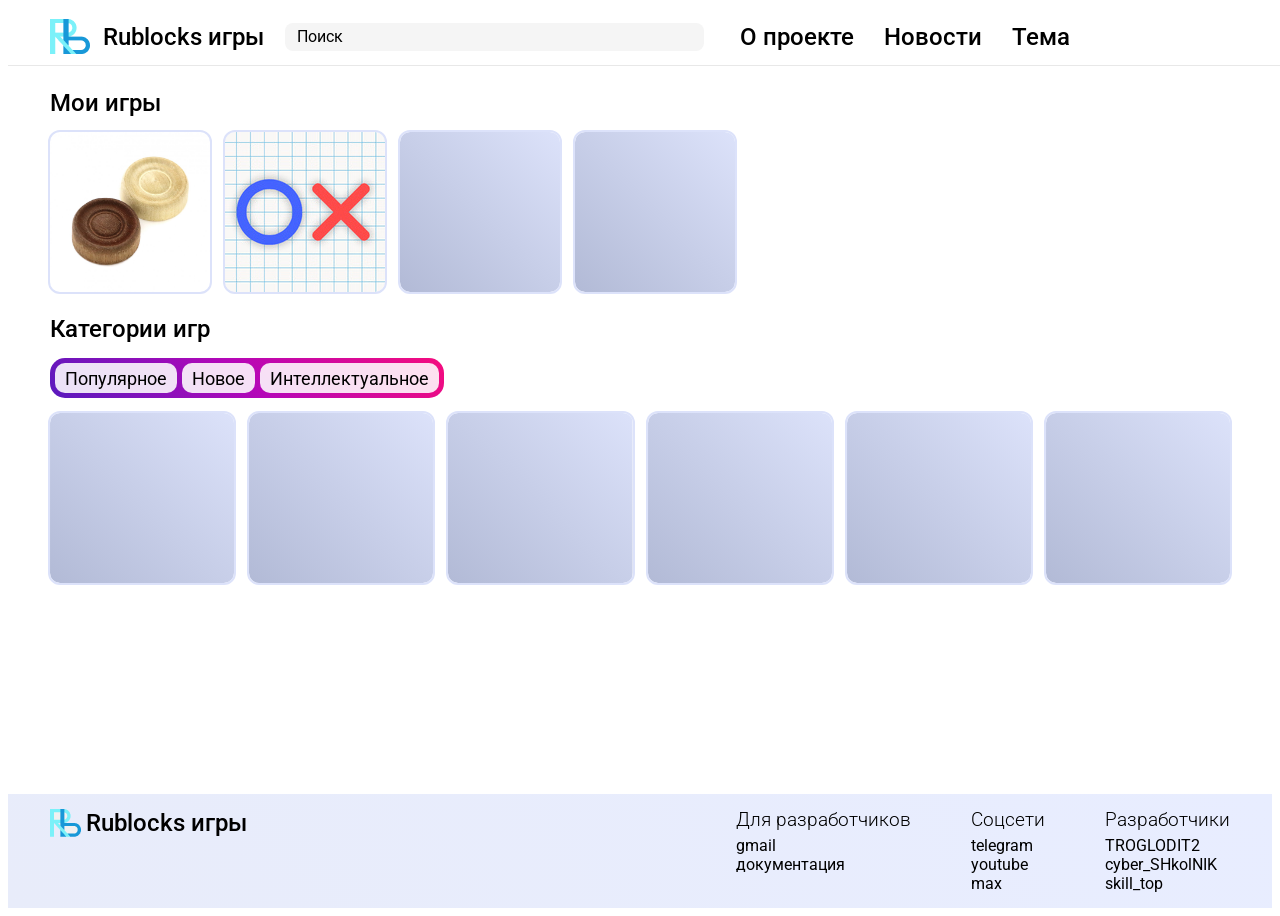
==== index.html @ 703c944e "Добавление ссылок перехода на главную страницу в бургер меню" ====
<!DOCTYPE html>
<html lang="en">
<head>
    <meta charset="UTF-8">
    <meta name="viewport" content="width=device-width, initial-scale=1.0">
    <title>Rublocks игры</title>
    <link rel="stylesheet" href="style.css">
    <link href="https://fonts.googleapis.com/css2?family=Roboto:ital,wght@0,100..900;1,100..900&display=swap" rel="stylesheet">
</head>
<body>
    <header>
        <nav class="main_navbar">
            <a class="logo_button" href="index.html">
                <img src="src/picture/Logo.png" alt="Логотип">
                <h2>Rublocks игры</h2>
            </a>
            <div class="search">
                <p>Поиск</p>
            </div>
            <div class="nav_div">
                <button class="nav_buttons about">О проекте</button>
                <button class="nav_buttons news">Новости</button>
                <button class="nav_buttons theme">Тема</button>
            </div>
        </nav>
        <nav class="mobile_navbar">
            <a class="logo_button" href="index.html">
                <img src="src/picture/Logo.png" alt="Логотип">
                <h2>Rublocks игры</h2>
            </a>
            <div class="open_menu">
                <span class="open_menu_line"></span>
                <span class="open_menu_line"></span>
                <span class="open_menu_line"></span>
            </div>
            <ul class="menu_items">
                <li>
                    <a href="index.html">Главная</a>
                </li>
                <li>
                    <a href="">О проекте</a>
                </li>
                <li>
                    <a href="">Новости</a>
                </li>
            </ul>
        </nav>
    </header>
    <main>
        <div class="my_games">
            <h2>Мои игры</h2>
            <div class="games_list">
                <a class="game-link"><div class="game"></div></a>
                <a class="game-link"><div class="game"></div></a>
                <a class="game-link"><div class="game"></div></a>
                <a class="game-link"><div class="game"></div></a>
            </div>
        </div>
        <div class="categories">
            <h2>Категории игр</h2>
            <div class="categories_background">
                <button class="buttons_categories">Популярное</button>
                <button class="buttons_categories">Новое</button>
                <button class="buttons_categories">Интеллектуальное</button>
            </div>
            <div class="collection">
                <div class="collection_game"></div>
                <div class="collection_game"></div>
                <div class="collection_game"></div>
                <div class="collection_game"></div>
                <div class="collection_game"></div>
                <div class="collection_game"></div>
            </div>
        </div>
        
        <div class="banner"></div>
    </main>
    <footer>
        <div class="mini_logo">
            <img src="src/picture/Mini-logo.png" alt="">
            <h2>Rublocks игры</h2>
        </div>
        <div class="for_creators">
            <div class="section_creators">
                <h3>Для разработчиков</h3>
                <a href="">gmail</a>
                <a href="">документация</a>
            </div>
            <div class="section_creators">
                <h3>Соцсети</h3>
                <a href="">telegram</a>
                <a href="">youtube</a>
                <a href="">max</a>
            </div>
            <div class="section_creators">
                <h3>Разработчики</h3>
                <a href="https://github.com/TROGLODIT2">TROGLODIT2</a>
                <a href="https://github.com/shkolnik1234">cyber_SHkolNIK</a>
                <a href="https://github.com/tavrikka-lab">skill_top</a>
            </div>
        </div>
    </footer>
    <script src="script.js"></script>
</body>
</html>
---- style.css ----
body *  {
    /*outline: 1px dotted blueviolet;
    outline-offset: -1px;*/
    margin: 0;
    padding: 0;
    font-family: Roboto;
}

body {
    display: flex;
    flex-direction: column;
    justify-content: space-between;
    height: 100vh;
}
h2 {
    font-weight: 500;
}

h3 {
    font-weight: 300;
}

a {
    text-decoration: none;
    color: black;
}

.search {
    width: 34%;
    height: 28px;
    border-radius: 8px;
    background-color: #F5F5F5; 
    display: flex;
    justify-content: flex-start;
    align-items: center;
    padding-left: 12px;
}

header {
    width: 100vw;
}

.main_navbar {
    display: flex;
    gap: 21px;
    align-items: center;
    height: 57px;
    padding-left: 42px;
    padding-right: 42px;
    border-bottom: 1px solid #e8e8e8;
}

.mobile_navbar {
    display: none;
    padding: 0 5vw;
    align-items: center;
    justify-content: space-between;
    position: relative;
}

.open_menu {
    height: 44px;
    width: 44px;
    display: flex;
    flex-direction: column;
    justify-content: space-around;
}

.open_menu_line {
    width: 100%;
    height: 3px;
    background-color: black;
}

.menu_items {
    position: absolute;
    top: 100%;
    left: 0;
    list-style-type: none;
    background-color: white;
    width: 100%;
    padding: 1em 5vw;
    display: none;
}

.menu_items li {
    margin: 5px 0;
}

.logo_button {
    display: flex;
    align-items: center;
    gap: 13px;
}

.nav_div {
    height: 100%;
    display: flex;
}

.nav_buttons {
    border: none;
    font-size: 24px;
    font-weight: 500;
    height: 100%;
    background-color: white;
    padding-left: 15px;
    padding-right: 15px;
}

.nav_buttons:hover {
    background-color: rgb(235, 235, 235);
}

main {
    padding-top: 23px;
    padding-left: 42px;
    padding-right: 42px;
    flex-grow: 1;
}

.games_list {
    display: flex;
    justify-content: flex-start;
    gap: 15px;
    margin-top: 15px;
}

/*.game {
    width: 131px;
    height: 131px;
    background-color: #fafafa;
    border-radius: 10px;
}*/

.game {
    width: 160px;
    height: 160px;
    background-image: linear-gradient(45deg, #b2bad6, #dce2fa);
    border-radius: 10px;
    transition-property: outline;
    transition-duration: 0.4s;
    outline: 2px solid #dce2fa;
    background-position: center;
}

.game:hover {
    transition-property: outline;
    transition-duration: 0.5s;
    outline: 2px solid rgb(103, 34, 231);
}

.categories {
    padding-top: 23px;
}

.categories_background {
    height: 30px;
    margin-top: 15px;
    border-radius: 15px;
    padding: 5px;
    background-image: linear-gradient(45deg, #591abd, #b507b8, #f50c7d);
    width: fit-content;
    display: flex;
    gap: 5px;
}

.buttons_categories {
    border: none;
    border-radius: 10px;
    font-size: 18px;
    height: 100%;
    transition-property: background-color;
    transition-duration: 0.4s;
    background-color: #ffffffdf;
    padding-left: 10px;
    padding-right: 10px;
}

.buttons_categories:hover {
    transition-property: background-color;
    transition-duration: 0.5s;
    background-color: #fffffff8;
}


.collection {
    margin-top: 15px;
    gap: 15px;
    display: flex;
    justify-content: space-between;
}

.collection_game {
    width: 300px;
    height: 170px;
    background-image: linear-gradient(45deg, #b2bad6, #dce2fa);
    border-radius: 10px;
    transition-property: outline;
    transition-duration: 0.4s;
    outline: 2px solid #dce2fa;
    background-position: center;
}

.collection_game:hover {
    transition-property: outline;
    transition-duration: 0.5s;
    outline: 2px solid rgb(103, 34, 231);
}

footer {
    padding-top: 15px;
    padding-bottom: 15px;
    padding-left: 42px;
    padding-right: 42px;
    display: flex;
    align-items: flex-start;
    justify-content: space-between;
    /*background-color: #e8ecfa;*/
    background-image: linear-gradient(45deg, #e8ecfa, #e8edff);
}

.for_creators {
    display: flex;
    justify-content: space-between;
    gap: 60px;
   
}

.section_creators {
    display: flex;
    flex-direction: column;
}

.section_creators h3 {
    margin-bottom: 5px;
}

.mini_logo {
    display: flex;
    gap: 5px;
}

.nav_chess {
    margin-top: 15px;
    display: flex;

}

.nav_chess_button {
    border: none;
    background-color: white;
    padding-left: 15px;
    padding-right: 15px;
    height: 30px;
    font-size: 24px;
    font-weight: 400;
}

.nav_play {
    border-right: 1px solid rgb(201, 201, 201);
    border-left: 1px solid rgb(201, 201, 201);
}

.nav_tasks {
    border-right: 1px solid rgb(201, 201, 201);
}

.nav_news {
    border-right: 1px solid rgb(201, 201, 201);
}

.shashki_game {
    margin-top: 15px;
    margin-bottom: 15px;
    display: flex;
    justify-content: center;
    align-items: center;
    gap: 60px;
}

.board {
    width: 600px;
    aspect-ratio: 1/1;
    display: grid;
    grid-template-columns: repeat(8, 1fr);
    grid-template-rows: repeat(8, 1fr);
    background-color: #e8e8e8;
}

.info_game {
    width: 400px;
    height: 600px;
    display: flex;
    flex-direction: column;
    justify-content: space-between;
}

.players {
    height: 30%;
    background-image: linear-gradient(45deg, #e8ecfa, #e8edff);
}

.moves {
    height: 60%;
    background-image: linear-gradient(45deg, #e8ecfa, #e8edff);
    padding: 10px;
    overflow-y: auto;
}

.moves table {
    width: 100%;
}

.table_number {
    padding: 10px;
    width: 15%;
    background-color: #fafbff;
    text-align: center;
}

.table_move {
    background-color: #ffffff;
    padding: 10px;
    width: 42.5%;
}


.white {
    background-color: #ffface;
    display: flex;
    justify-content: center;
    align-items: center;
}

.black {
    background-color: rgb(185, 118, 56);
    display: flex;
    justify-content: center;
    align-items: center;
}

.checker_white {
    background-color: white;
    width: 80%;
    height: 80%;
    border-radius: 50%;
    outline: 3px solid rgb(204, 204, 204);
}

.checker_black {
    background-color: rgb(59, 59, 59);
    width: 80%;
    height: 80%;
    border-radius: 50%;
    outline: 3px solid rgb(95, 95, 95);
}

.move_cell {
    background-color: #85df5c;
}

.king {
    outline: 3px solid rgb(255, 251, 39)
}

.result_window {
    width: 300px;
    height: 5em;
    border-radius: 1em;
    border: 3px solid #cfd9ff;
    background-color: white;
    display: none;
    justify-content: center;
    align-items: center;
    position: absolute;
    top: 50%;
    left: 50%;
    transform: translate(-50%, -50%);
}

@media (max-width: 768px) {
    .main_navbar {
        display: none;
    }
    .mobile_navbar {
        display: flex;
    }
    footer {
        flex-direction: column;
        gap: 25px;
        padding: 15px 5vw;
    }
    .for_creators {
        flex-direction: column;
        gap: 20px;
    }
    .shashki_game {
        flex-direction: column;
    }
    .board {
        width: 90vw;
    }

    .info_game {
        width: 90vw;
        gap: 10vw;
        height: auto;
    }
    .shashki_game {
        margin: 10vw;
    }
    main {
        padding: 15px 5vw;
        flex-grow: 1s;
    }
    .checker_white {
        outline: 2px solid rgb(204, 204, 204)
    }
    .checker_black {
        outline: 2px solid rgb(95, 95, 95);
    }
    .king {
        outline: 2px solid rgb(255, 251, 39)
    }
    .moves {
        height: 300px;
    }
}
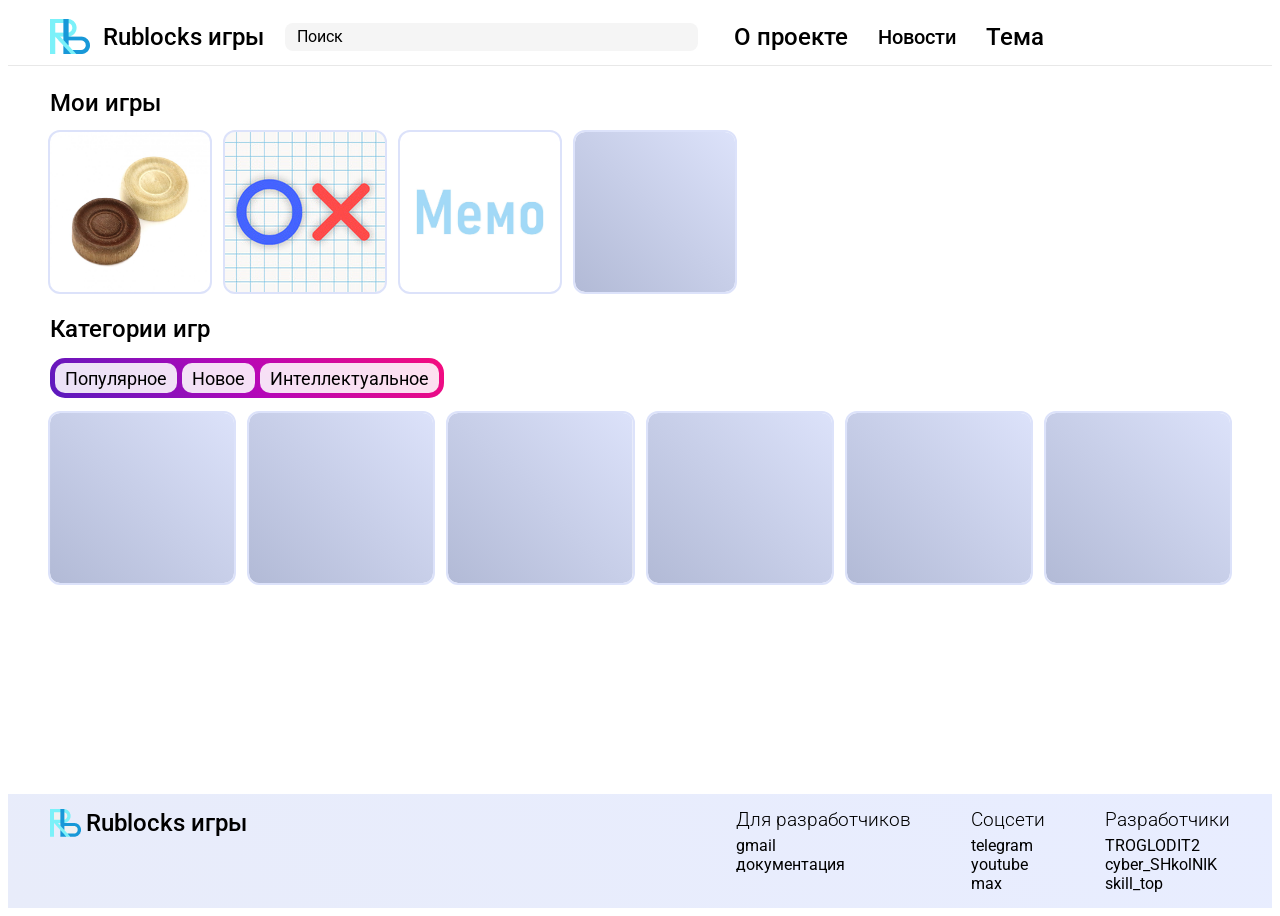
==== commit b8b909f4: "Создан новостной портал (пока только для моб устройств)" ====
--- a/index.html
+++ b/index.html
@@ -41,7 +41,7 @@
                     <a href="">О проекте</a>
                 </li>
                 <li>
-                    <a href="">Новости</a>
+                    <a href="news.html">Новости</a>
                 </li>
             </ul>
         </nav>
--- a/style.css
+++ b/style.css
@@ -37,7 +37,7 @@
 }
 
 header {
-    width: 100vw;
+    width: 100%;
 }
 
 .main_navbar {
@@ -113,9 +113,7 @@
 }
 
 main {
-    padding-top: 23px;
-    padding-left: 42px;
-    padding-right: 42px;
+    padding: 23px 42px;
     flex-grow: 1;
 }
 
@@ -377,27 +375,152 @@
     top: 50%;
     left: 50%;
     transform: translate(-50%, -50%);
+    z-index: 21;
+}
+
+.memo {
+    height: 100%;
+    display: flex;
+    flex-direction: column;
+}
+
+.memo_game {
+    margin-top: 15px;
+    display: flex;
+    justify-content: space-between;
+    align-items: center;
+    flex-grow: 1;
+}
+
+.memo_cards {
+    aspect-ratio: 1.2/1;
+    height: 100%;
+    border-radius: 20px;
+    display: grid;
+    grid-template-columns: repeat(5, 1fr);
+    grid-template-rows: repeat(4, 1fr);
+    gap: 10px;
+    box-sizing: border-box;
+    /* padding: 20px; */
+    /* box-shadow: 0px 0px 40px 0px rgb(220, 220, 255);
+    outline: 2px solid rgb(220, 220, 255);
+    outline-offset: -2px; */
+}
+
+.memo_card {
+    border-radius: 20px;
+    position: relative;
+    perspective: 400px;
+}
+
+.card_front {
+    width: 100%;
+    height: 100%;
+    border-radius: 20px;
+    position: absolute;
+    background-color: mediumpurple;
+    backface-visibility: hidden;
+    transition-property: transform;
+    transition-duration: 0.8s;
+    transition-timing-function: ease;
+    transform: rotateY(0deg);
+}
+
+.card_behind {
+    width: 100%;
+    height: 100%;
+    border-radius: 20px;
+    position: absolute;
+    backface-visibility: hidden;
+    pointer-events: none;
+    transition-property: transform;
+    transition-timing-function: ease;
+    transition-duration: 0.8s;
+    transform: rotateY(180deg);
+}
+
+/* .memo_card:hover .card_front {
+    transform: rotateY(180deg);
+}
+
+.memo_card:hover .card_behind {
+    transform: rotateY(360deg);
+} */
+
+
+.memo_player {
+    width: 20%;
+    height: 100%;
+    display: flex;
+    flex-direction: column;
+    align-items: center;
+    justify-content: space-between;
+    padding: 20px;
+    border-radius: 20px;
+    box-sizing: border-box;
+    outline: 2px solid rgb(220, 220, 255);
+    outline-offset: -2px;
+    /* box-shadow: 0px 0px 40px 0px rgb(220, 220, 255); */
+}
+
+.taken_cards {
+    background-color: #e8edff;
+    width: 100%;
+    height: 80%;
+    border-radius: 20px;
+    box-sizing: border-box;
+    padding: 10px;
+    display: flex;
+    justify-content: center;
+    align-items: center;
+    font-size: 24px;
+}
+
+.turn_first {
+    font-size: 24px;
+}
+
+.turn_second {
+    font-size: 24px;
+    display: none;
+}
+
+.news_list {
+    margin-top: 15px;
+}
+
+.news {
+    font-size: 20px;
+}
+
+.news span {
+    color: grey;
 }
 
 @media (max-width: 768px) {
     .main_navbar {
         display: none;
     }
+
     .mobile_navbar {
         display: flex;
     }
+
     footer {
         flex-direction: column;
         gap: 25px;
         padding: 15px 5vw;
     }
+
     .for_creators {
         flex-direction: column;
         gap: 20px;
     }
+
     .shashki_game {
         flex-direction: column;
     }
+
     .board {
         width: 90vw;
     }
@@ -407,23 +530,72 @@
         gap: 10vw;
         height: auto;
     }
+
     .shashki_game {
         margin: 10vw;
     }
+
     main {
         padding: 15px 5vw;
         flex-grow: 1s;
     }
+
     .checker_white {
         outline: 2px solid rgb(204, 204, 204)
     }
+
     .checker_black {
         outline: 2px solid rgb(95, 95, 95);
     }
+
     .king {
         outline: 2px solid rgb(255, 251, 39)
     }
+
     .moves {
-        height: 300px;
+        max-height: 300px;
+    }
+
+    .game {
+        outline-offset: -2px;
+    }
+
+    .categories_background {
+        width: 100%;
+        overflow-x: auto;
+    }
+
+    .games_list {
+        overflow-x: auto;
+    }
+
+    .memo_game {
+        flex-direction: column;
+        gap: 20px;
+    }
+
+    .memo_player {
+        width: 100%;
+        height: 180px;
+    }
+
+    .memo_cards {
+        width: 100%;
+        height: auto;
+        grid-template-columns: repeat(4, 1fr);
+        grid-template-rows: repeat(5, 1fr);
+        aspect-ratio: 1/1;
+    }
+
+    .taken_cards {
+        height: 90px;
+    }
+
+    .card_front {
+        border-radius: 10px;
+    }
+
+    .card_behind {
+        border-radius: 10px;
     }
 }
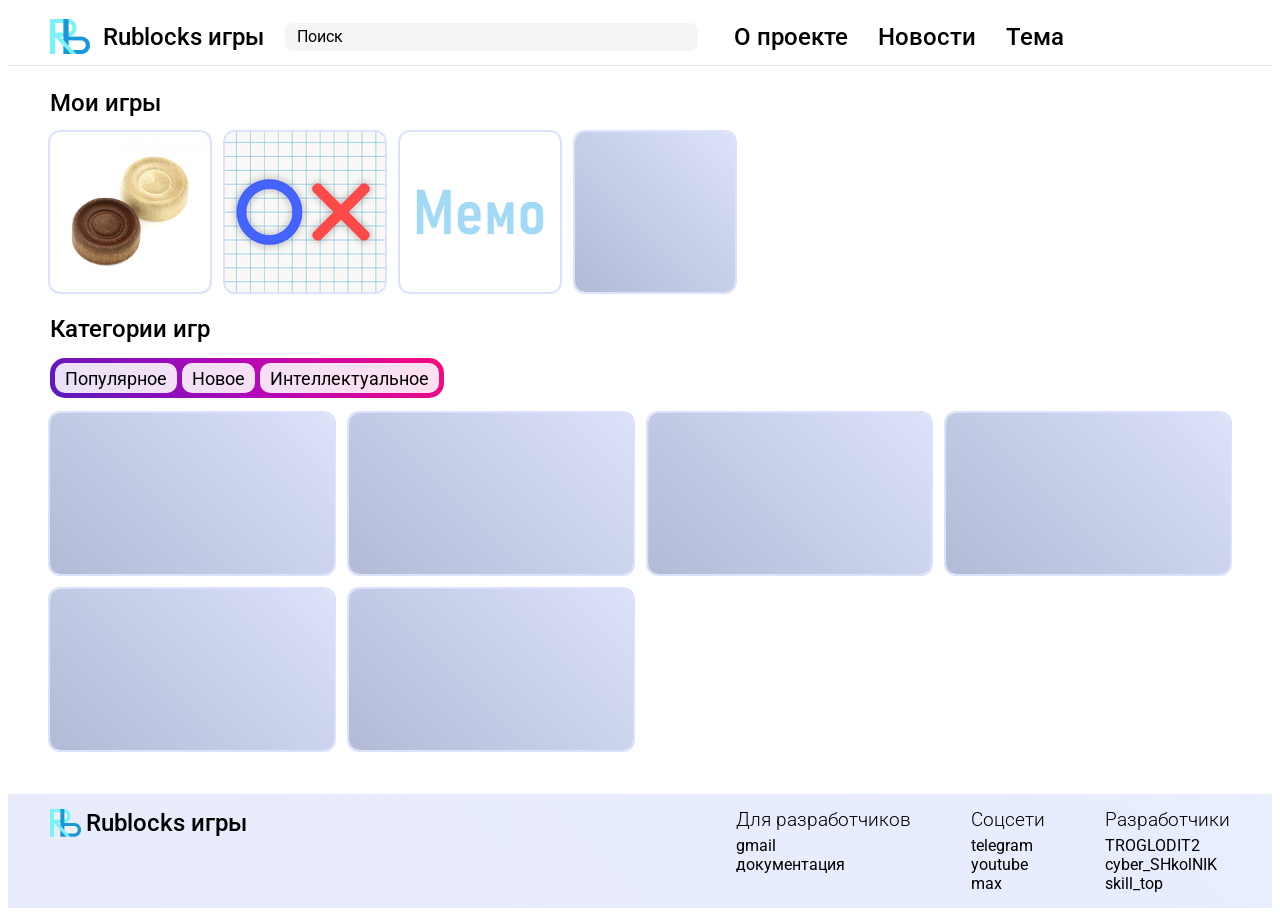
==== commit b9da200d: "Добавляет цвет адресной строки у index.html" ====
--- a/index.html
+++ b/index.html
@@ -3,6 +3,7 @@
 <head>
     <meta charset="UTF-8">
     <meta name="viewport" content="width=device-width, initial-scale=1.0">
+    <meta name="theme-color" content="#75f8ff">
     <title>Rublocks игры</title>
     <link rel="stylesheet" href="style.css">
     <link href="https://fonts.googleapis.com/css2?family=Roboto:ital,wght@0,100..900;1,100..900&display=swap" rel="stylesheet">
--- a/style.css
+++ b/style.css
@@ -159,6 +159,7 @@
     padding: 5px;
     background-image: linear-gradient(45deg, #591abd, #b507b8, #f50c7d);
     width: fit-content;
+    max-width: 100%;
     display: flex;
     gap: 5px;
 }
@@ -185,13 +186,16 @@
 .collection {
     margin-top: 15px;
     gap: 15px;
-    display: flex;
-    justify-content: space-between;
+    /* display: flex;
+    justify-content: space-between; */
+    display: grid;
+    grid-template-columns: repeat(auto-fit, minmax(250px, 1fr));
 }
 
 .collection_game {
-    width: 300px;
-    height: 170px;
+    /* width: 300px;
+    height: 170px; */
+    aspect-ratio: 1.76/1;
     background-image: linear-gradient(45deg, #b2bad6, #dce2fa);
     border-radius: 10px;
     transition-property: outline;
@@ -489,12 +493,51 @@
     margin-top: 15px;
 }
 
-.news {
+.news_text {
     font-size: 20px;
 }
 
-.news span {
+.news_text span {
     color: grey;
+}
+
+.game_wrapper {
+    height: 100%;
+    min-height: 500px;
+    display: flex;
+    flex-direction: column;
+}
+
+.game_content {
+    box-sizing: border-box;
+    margin-top: 15px;
+    flex-grow: 1;
+    display: flex;
+    justify-content: center;
+    align-items: center;
+    gap: 2%;
+}
+
+.chess_board {
+    height: 100%;
+    aspect-ratio: 1/1;
+    background-color: lightblue;
+    display: grid;
+    grid-template-columns: repeat(8, 1fr);
+    grid-template-rows: repeat(8, 1fr);
+}
+
+.chess_moves {
+    height: 100%;
+    aspect-ratio: 1/2;
+    background-color: ghostwhite;
+}
+
+.chess_piece {
+    background-color: cyan;
+    pointer-events: none;
+    width: 80%;
+    height: 80%;
 }
 
 @media (max-width: 768px) {
@@ -561,12 +604,14 @@
     }
 
     .categories_background {
-        width: 100%;
+        /* width: 100%; */
         overflow-x: auto;
+        scrollbar-width: none;
     }
 
     .games_list {
         overflow-x: auto;
+        scrollbar-width: none;
     }
 
     .memo_game {
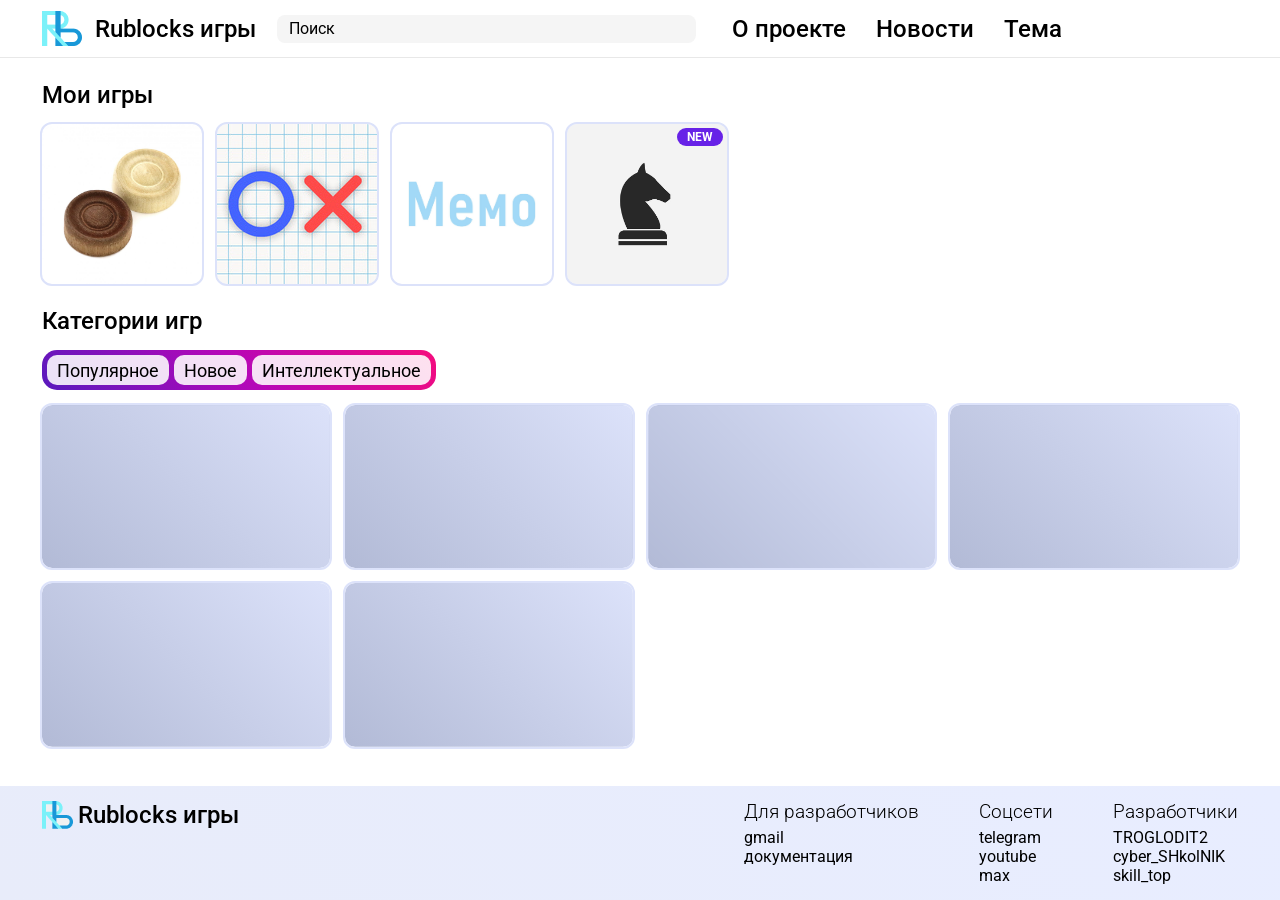
==== commit afcd0fe9: "Добавляет шахматы в меню, доделывает геймплей шахмат, за исключением превращения пешки" ====
--- a/index.html
+++ b/index.html
@@ -3,7 +3,6 @@
 <head>
     <meta charset="UTF-8">
     <meta name="viewport" content="width=device-width, initial-scale=1.0">
-    <meta name="theme-color" content="#75f8ff">
     <title>Rublocks игры</title>
     <link rel="stylesheet" href="style.css">
     <link href="https://fonts.googleapis.com/css2?family=Roboto:ital,wght@0,100..900;1,100..900&display=swap" rel="stylesheet">
@@ -54,7 +53,7 @@
                 <a class="game-link"><div class="game"></div></a>
                 <a class="game-link"><div class="game"></div></a>
                 <a class="game-link"><div class="game"></div></a>
-                <a class="game-link"><div class="game"></div></a>
+                <a class="game-link"><div class="game"><div class="new_game">NEW</div></div></a>
             </div>
         </div>
         <div class="categories">
--- a/style.css
+++ b/style.css
@@ -11,6 +11,8 @@
     flex-direction: column;
     justify-content: space-between;
     height: 100vh;
+    margin: 0;
+    padding: 0;
 }
 h2 {
     font-weight: 500;
@@ -140,12 +142,49 @@
     transition-duration: 0.4s;
     outline: 2px solid #dce2fa;
     background-position: center;
-}
+    position: relative;
+}
+
+/*Заменить на дочерний элемент позже*/
+/* .game::before {
+    content: "i";
+    font-size: 18px;
+    color: rgb(103, 34, 231);
+    background-color: white;
+    outline: 2px solid rgb(103, 34, 231);
+    outline-offset: -2px;
+    position: absolute;
+    top: 4px;
+    left: calc(100% - 28px);
+    width: 24px;
+    height: 24px;
+    display: none;
+    align-items: center;
+    justify-content: center;
+    border-radius: 12px;
+    pointer-events: all;
+}
+
+.game:hover::before {
+    display: flex;
+} */
 
 .game:hover {
     transition-property: outline;
     transition-duration: 0.5s;
     outline: 2px solid rgb(103, 34, 231);
+}
+
+.new_game {
+    font-size: 12px;
+    font-weight: bold;
+    color: white;
+    background-color: rgb(103, 34, 231);
+    width: fit-content;
+    padding: 2px 10px;
+    border-radius: 10px;
+    float: right;
+    margin: 4px;
 }
 
 .categories {
@@ -521,7 +560,7 @@
 .chess_board {
     height: 100%;
     aspect-ratio: 1/1;
-    background-color: lightblue;
+    background-color: ghostwhite;
     display: grid;
     grid-template-columns: repeat(8, 1fr);
     grid-template-rows: repeat(8, 1fr);
@@ -534,10 +573,40 @@
 }
 
 .chess_piece {
-    background-color: cyan;
     pointer-events: none;
-    width: 80%;
-    height: 80%;
+    width: 100%;
+    height: 100%;
+    background-size: cover;
+}
+
+.cell {
+    position: relative;
+}
+
+.move_marker {
+    position: absolute;
+    top: 50%;
+    left: 50%;
+    transform: translate(-50%, -50%);
+    width: 30%;
+    height: 30%;
+    border-radius: 50%;
+    background-color: rgba(97, 173, 67, 0.8);
+    pointer-events: none;
+}
+
+.chess_modal {
+    position: absolute;
+    top: 0;
+    left: 0;
+    width: 100%;
+    height: 100%;
+    background-color: rgba(0, 0, 0, 0.3);
+    z-index: 2;
+    display: flex;
+    align-items: center;
+    justify-content: center;
+    display: none;
 }
 
 @media (max-width: 768px) {
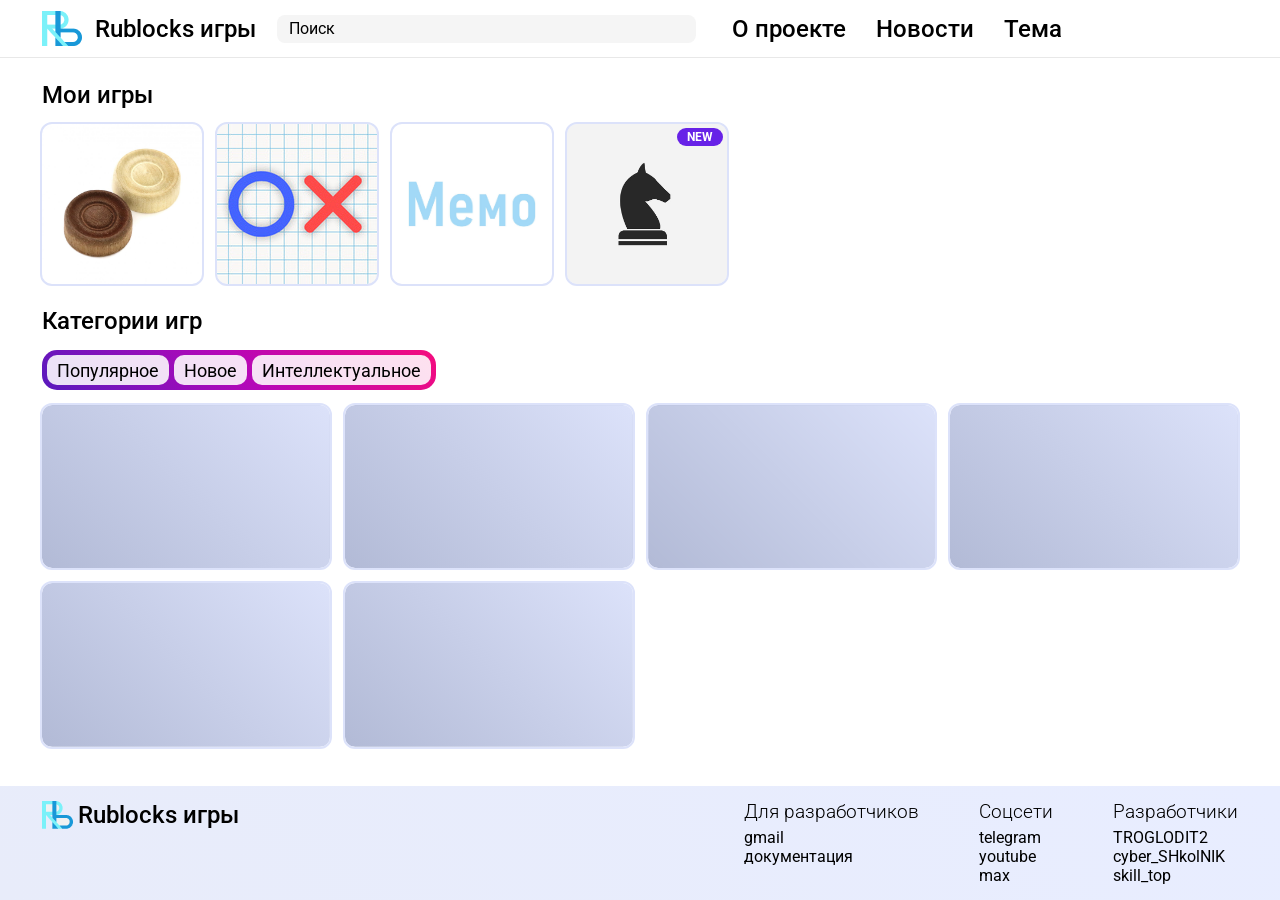
==== commit 2715a5c7: "Добавляет баннер (пока скрыт)" ====
--- a/index.html
+++ b/index.html
@@ -73,7 +73,7 @@
             </div>
         </div>
         
-        <div class="banner"></div>
+        <div class="banner">Создай свою игру</div>
     </main>
     <footer>
         <div class="mini_logo">
--- a/style.css
+++ b/style.css
@@ -83,6 +83,7 @@
     width: 100%;
     padding: 1em 5vw;
     display: none;
+    z-index: 2;
 }
 
 .menu_items li {
@@ -249,6 +250,42 @@
     outline: 2px solid rgb(103, 34, 231);
 }
 
+.banner {
+    display: none;
+    margin-top: 23px;
+    width: 35%;
+    min-width: 250px;
+    aspect-ratio: 1.76/1;
+    border-radius: 20px;
+    box-sizing: border-box;
+    color: white;
+    font-weight: normal;
+    font-size: 3em;
+    padding: 2%;
+    position: relative;
+    background: rgba(0, 0, 0, 0.3);
+    overflow: hidden;
+}
+
+.banner::before {
+    content: "";
+    position: absolute;
+    top: 0;
+    left: 0;
+    width: 100%;
+    height: 100%;
+    z-index: -1;
+    background-image: url('src/picture/banner_1.jpg');
+    background-position: center;
+    background-size: contain;
+    transition-property: transform;
+    transition-duration: 0.4s;
+}
+
+.banner:hover::before {
+    transform: scale(1.05);
+}
+
 footer {
     padding-top: 15px;
     padding-bottom: 15px;
@@ -564,6 +601,7 @@
     display: grid;
     grid-template-columns: repeat(8, 1fr);
     grid-template-rows: repeat(8, 1fr);
+    position: relative;
 }
 
 .chess_moves {
@@ -601,12 +639,35 @@
     left: 0;
     width: 100%;
     height: 100%;
-    background-color: rgba(0, 0, 0, 0.3);
     z-index: 2;
-    display: flex;
+    display: none;
     align-items: center;
     justify-content: center;
-    display: none;
+}
+
+.modal_window {
+    background-color: white;
+    width: 80%;
+    display: flex;
+    flex-direction: column;
+    gap: 15px;
+    align-items: center;
+    font-size: 32px;
+    user-select: none;
+    box-sizing: border-box;
+    padding: 15px;
+}
+
+.pieces_row {
+    width: 100%;
+    aspect-ratio: 4/1;
+    display: flex;
+}
+
+.chose_piece {
+    height: 100%;
+    aspect-ratio: 1/1;
+    background: linear-gradient(45deg, rgb(111, 242, 252), rgb(43, 111, 201));
 }
 
 @media (max-width: 768px) {
@@ -712,4 +773,25 @@
     .card_behind {
         border-radius: 10px;
     }
+
+    .game_content {
+        flex-direction: column;
+        gap: 15px;
+    }
+
+    .chess_board {
+        height: auto;
+        width: 100%;
+    }
+
+    .chess_moves {
+        width: 100%;
+        aspect-ratio: auto;
+    }
+
+    .modal_window {
+        gap: 10px;
+        font-size: 22px;
+        padding: 10px;
+    }
 }
